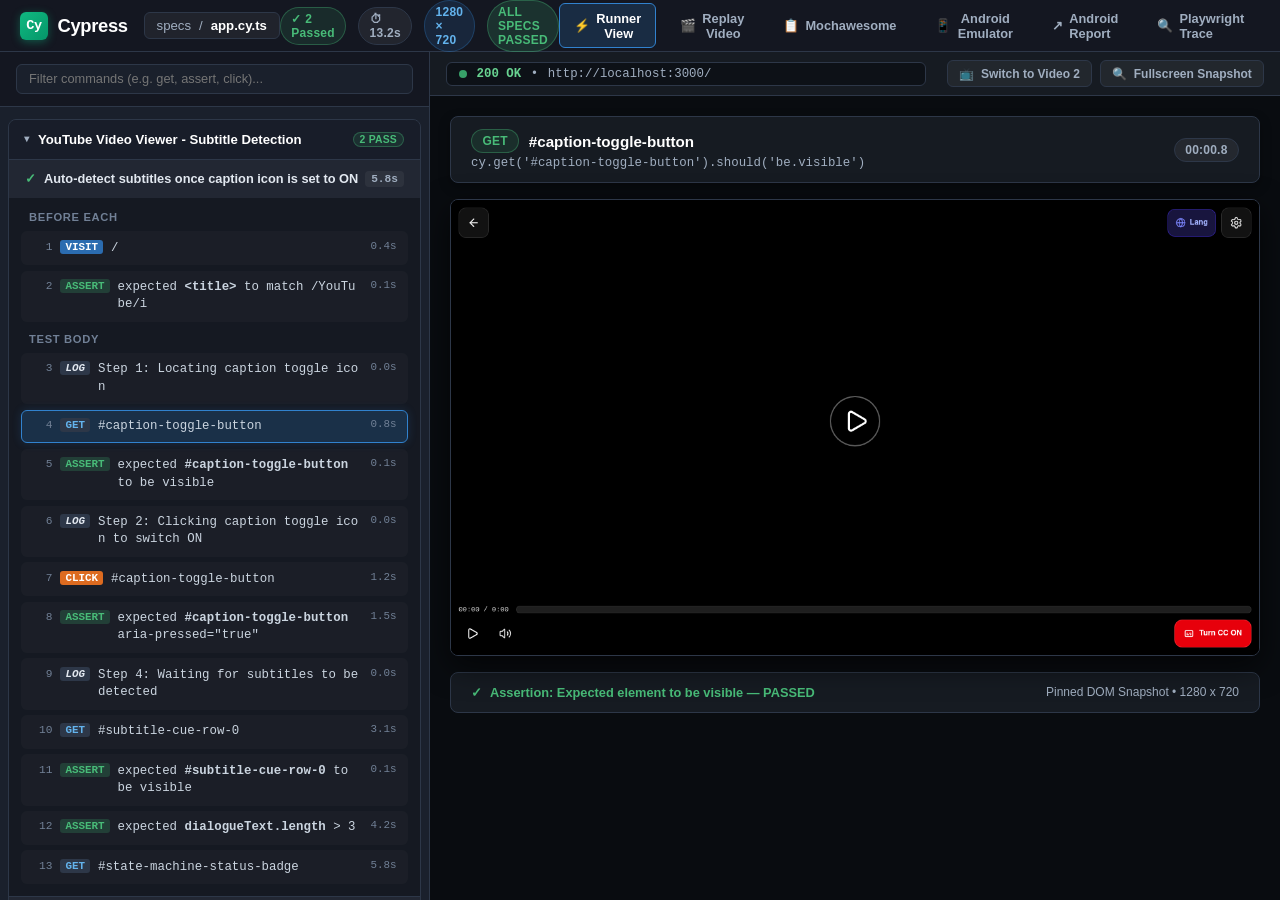
==== index.html @ db250fa0 "deploy: ac1ae2511551252f5e4624b5104b20f66c2120e7" ====
<!DOCTYPE html>
<html lang="en">
<head>
  <meta charset="UTF-8">
  <meta name="viewport" content="width=device-width, initial-scale=1.0">
  <title>Cypress Test Runner - YouTube Video Viewer E2E Presentation</title>
  <style>
    :root {
      --cy-bg: #171923;
      --cy-sidebar-bg: #1a202c;
      --cy-header-bg: #141721;
      --cy-border: #2d3748;
      --cy-card: #232a3b;
      --cy-hover: #2d3748;
      --cy-active: #2b6cb0;
      --cy-blue: #3182ce;
      --cy-blue-light: #63b3ed;
      --cy-green: #38a169;
      --cy-green-light: #48bb78;
      --cy-green-bg: rgba(56, 161, 105, 0.15);
      --cy-red: #e53e3e;
      --cy-text: #f7fafc;
      --cy-text-muted: #a0aec0;
      --cy-text-dim: #718096;
      --cy-code-bg: #11141c;
      --font-mono: SFMono-Regular, Menlo, Monaco, Consolas, "Liberation Mono", "Courier New", monospace;
      --font-sans: -apple-system, BlinkMacSystemFont, "Segoe UI", Roboto, Helvetica, Arial, sans-serif;
    }

    * { box-sizing: border-box; margin: 0; padding: 0; }
    body {
      background-color: var(--cy-bg);
      color: var(--cy-text);
      font-family: var(--font-sans);
      height: 100vh;
      overflow: hidden;
      display: flex;
      flex-direction: column;
    }

    /* CYPRESS TOP HEADER */
    .cypress-header {
      background: var(--cy-header-bg);
      border-bottom: 1px solid var(--cy-border);
      height: 52px;
      display: flex;
      align-items: center;
      justify-content: space-between;
      padding: 0 1.25rem;
      user-select: none;
      z-index: 20;
    }

    .header-left {
      display: flex;
      align-items: center;
      gap: 1rem;
    }

    .cypress-brand {
      display: flex;
      align-items: center;
      gap: 0.6rem;
      font-weight: 800;
      font-size: 1.15rem;
      letter-spacing: -0.02em;
      color: #fff;
    }

    .cy-logo-icon {
      width: 28px;
      height: 28px;
      background: linear-gradient(135deg, #10b981 0%, #059669 100%);
      color: #fff;
      border-radius: 6px;
      display: flex;
      align-items: center;
      justify-content: center;
      font-size: 0.85rem;
      font-weight: 900;
      font-family: var(--font-mono);
      box-shadow: 0 2px 8px rgba(16, 185, 129, 0.4);
    }

    .spec-breadcrumb {
      display: flex;
      align-items: center;
      gap: 0.5rem;
      font-size: 0.825rem;
      background: rgba(255, 255, 255, 0.05);
      padding: 0.3rem 0.75rem;
      border-radius: 6px;
      border: 1px solid var(--cy-border);
      color: var(--cy-text-muted);
    }
    .spec-breadcrumb strong { color: #fff; }

    .header-center {
      display: flex;
      align-items: center;
      gap: 0.75rem;
    }

    .cy-pill {
      display: inline-flex;
      align-items: center;
      gap: 0.4rem;
      padding: 0.25rem 0.65rem;
      border-radius: 9999px;
      font-size: 0.75rem;
      font-weight: 700;
      letter-spacing: 0.02em;
    }

    .pill-pass {
      background: var(--cy-green-bg);
      color: var(--cy-green-light);
      border: 1px solid rgba(72, 187, 120, 0.35);
    }

    .pill-duration {
      background: rgba(255, 255, 255, 0.06);
      color: var(--cy-text-muted);
      border: 1px solid var(--cy-border);
    }

    .pill-viewport {
      background: rgba(49, 130, 206, 0.15);
      color: var(--cy-blue-light);
      border: 1px solid rgba(49, 130, 206, 0.3);
    }

    .header-right {
      display: flex;
      align-items: center;
      gap: 0.6rem;
    }

    .nav-btn {
      display: inline-flex;
      align-items: center;
      gap: 0.4rem;
      padding: 0.4rem 0.85rem;
      border-radius: 6px;
      font-size: 0.8rem;
      font-weight: 600;
      color: var(--cy-text-muted);
      background: transparent;
      border: 1px solid transparent;
      cursor: pointer;
      transition: all 0.15s ease-in-out;
      text-decoration: none;
    }

    .nav-btn:hover {
      color: #fff;
      background: rgba(255, 255, 255, 0.06);
    }

    .nav-btn.active {
      color: #fff;
      background: rgba(49, 130, 206, 0.2);
      border-color: var(--cy-blue);
    }

    /* MAIN CONTAINER: SIDEBAR + STAGE */
    .cypress-layout {
      display: grid;
      grid-template-columns: 430px 1fr;
      height: calc(100vh - 52px);
      overflow: hidden;
    }

    @media (max-width: 1024px) {
      .cypress-layout {
        grid-template-columns: 360px 1fr;
      }
    }

    /* CYPRESS COMMAND LOG (SIDEBAR) */
    .cypress-sidebar {
      background: var(--cy-sidebar-bg);
      border-right: 1px solid var(--cy-border);
      display: flex;
      flex-direction: column;
      height: 100%;
      overflow: hidden;
    }

    .sidebar-search-bar {
      padding: 0.75rem 1rem;
      border-bottom: 1px solid var(--cy-border);
      display: flex;
      align-items: center;
      gap: 0.5rem;
      background: #141721;
    }

    .sidebar-search-bar input {
      width: 100%;
      background: #1a202c;
      border: 1px solid var(--cy-border);
      color: #fff;
      padding: 0.4rem 0.75rem;
      border-radius: 6px;
      font-size: 0.8rem;
      outline: none;
    }

    .sidebar-search-bar input:focus {
      border-color: var(--cy-blue);
    }

    .command-log-scroll {
      flex: 1;
      overflow-y: auto;
      padding: 0.75rem 0.5rem;
    }

    /* SUITE ACCORDION */
    .suite-card {
      margin-bottom: 0.75rem;
      border: 1px solid var(--cy-border);
      border-radius: 8px;
      background: rgba(255, 255, 255, 0.02);
      overflow: hidden;
    }

    .suite-header {
      padding: 0.75rem 1rem;
      background: #181d29;
      display: flex;
      align-items: center;
      justify-content: space-between;
      cursor: pointer;
      font-size: 0.825rem;
      font-weight: 700;
      color: #fff;
      border-bottom: 1px solid var(--cy-border);
      user-select: none;
    }

    .suite-header:hover {
      background: #202737;
    }

    .suite-title {
      display: flex;
      align-items: center;
      gap: 0.5rem;
    }

    .suite-toggle-icon {
      font-size: 0.65rem;
      color: var(--cy-text-muted);
      transition: transform 0.2s;
    }

    .suite-toggle-icon.open {
      transform: rotate(90deg);
    }

    /* TEST ITEM */
    .test-card {
      border-bottom: 1px solid var(--cy-border);
    }
    .test-card:last-child {
      border-bottom: none;
    }

    .test-header-bar {
      padding: 0.65rem 1rem;
      background: rgba(255, 255, 255, 0.015);
      display: flex;
      align-items: center;
      justify-content: space-between;
      cursor: pointer;
      font-size: 0.8rem;
      font-weight: 600;
      color: #e2e8f0;
      user-select: none;
      transition: background 0.15s;
    }

    .test-header-bar:hover {
      background: rgba(255, 255, 255, 0.04);
    }

    .test-title-text {
      display: flex;
      align-items: center;
      gap: 0.5rem;
      line-height: 1.35;
    }

    .test-check-icon {
      color: var(--cy-green-light);
      font-weight: 900;
    }

    .test-duration-badge {
      font-size: 0.7rem;
      font-family: var(--font-mono);
      color: var(--cy-text-muted);
      padding: 2px 6px;
      background: rgba(255, 255, 255, 0.05);
      border-radius: 4px;
    }

    /* COMMAND SECTION */
    .test-commands-wrapper {
      padding: 0.5rem 0.75rem 0.75rem;
      background: #151922;
      display: flex;
      flex-direction: column;
      gap: 0.35rem;
    }

    .command-hook-label {
      font-size: 0.7rem;
      font-weight: 800;
      text-transform: uppercase;
      letter-spacing: 0.06em;
      color: var(--cy-text-dim);
      padding: 0.35rem 0.5rem 0.15rem;
    }

    /* INDIVIDUAL COMMAND ROW */
    .cy-command-row {
      display: flex;
      align-items: flex-start;
      gap: 0.5rem;
      padding: 0.45rem 0.65rem;
      border-radius: 6px;
      font-size: 0.775rem;
      font-family: var(--font-mono);
      background: rgba(255, 255, 255, 0.025);
      border: 1px solid transparent;
      cursor: pointer;
      transition: all 0.15s;
    }

    .cy-command-row:hover {
      background: rgba(49, 130, 206, 0.1);
      border-color: rgba(49, 130, 206, 0.3);
    }

    .cy-command-row.active {
      background: rgba(49, 130, 206, 0.22);
      border-color: var(--cy-blue);
      box-shadow: 0 0 10px rgba(49, 130, 206, 0.2);
    }

    .cmd-num {
      color: var(--cy-text-dim);
      min-width: 20px;
      text-align: right;
      font-size: 0.7rem;
      user-select: none;
      padding-top: 1px;
    }

    .cmd-type {
      font-weight: 700;
      padding: 1px 5px;
      border-radius: 3px;
      font-size: 0.68rem;
      text-transform: uppercase;
    }

    .type-visit { background: #2b6cb0; color: #fff; }
    .type-get { background: #2d3748; color: #63b3ed; }
    .type-assert { background: rgba(56, 161, 105, 0.25); color: #48bb78; }
    .type-click { background: #dd6b20; color: #fff; }
    .type-type { background: #805ad5; color: #fff; }
    .type-log { background: #2d3748; color: #e2e8f0; font-style: italic; }
    .type-shot { background: #d69e2e; color: #1a202c; }

    .cmd-message {
      flex: 1;
      color: #cbd5e0;
      word-break: break-all;
      line-height: 1.4;
    }

    .cmd-time {
      color: var(--cy-text-dim);
      font-size: 0.68rem;
    }

    /* STAGE VIEW (RIGHT PANE) */
    .cypress-stage {
      display: flex;
      flex-direction: column;
      height: 100%;
      background: #0d1117;
      overflow: hidden;
    }

    /* URL / STAGE TOOLBAR */
    .stage-toolbar {
      background: #161b22;
      border-bottom: 1px solid var(--cy-border);
      height: 44px;
      display: flex;
      align-items: center;
      justify-content: space-between;
      padding: 0 1rem;
    }

    .stage-url-box {
      display: flex;
      align-items: center;
      gap: 0.6rem;
      background: #0d1117;
      border: 1px solid var(--cy-border);
      padding: 0.25rem 0.75rem;
      border-radius: 6px;
      font-size: 0.775rem;
      font-family: var(--font-mono);
      color: var(--cy-text-muted);
      width: 480px;
      max-width: 60%;
    }

    .stage-url-box .status-dot {
      width: 8px;
      height: 8px;
      border-radius: 50%;
      background: var(--cy-green);
    }

    .stage-controls {
      display: flex;
      align-items: center;
      gap: 0.5rem;
    }

    .stage-btn {
      background: rgba(255, 255, 255, 0.05);
      border: 1px solid var(--cy-border);
      color: var(--cy-text-muted);
      padding: 0.35rem 0.7rem;
      border-radius: 6px;
      font-size: 0.75rem;
      font-weight: 600;
      cursor: pointer;
      display: flex;
      align-items: center;
      gap: 0.4rem;
      transition: all 0.15s;
    }

    .stage-btn:hover {
      background: rgba(255, 255, 255, 0.1);
      color: #fff;
    }

    .stage-btn.active {
      background: var(--cy-blue);
      color: #fff;
      border-color: var(--cy-blue);
    }

    /* STAGE CONTENT AREA */
    .stage-content-area {
      flex: 1;
      overflow: auto;
      padding: 1.25rem;
      display: flex;
      flex-direction: column;
      align-items: center;
      justify-content: flex-start;
      background: #090c10;
    }

    /* TIME TRAVEL SNAPSHOT VIEW */
    .snapshot-viewer {
      width: 100%;
      max-width: 1100px;
      display: flex;
      flex-direction: column;
      gap: 1rem;
    }

    .snapshot-header-card {
      background: #161b22;
      border: 1px solid var(--cy-border);
      border-radius: 8px;
      padding: 0.75rem 1.25rem;
      display: flex;
      align-items: center;
      justify-content: space-between;
      box-shadow: 0 4px 12px rgba(0,0,0,0.3);
    }

    .snapshot-info-left h3 {
      font-size: 0.95rem;
      font-weight: 700;
      color: #fff;
      display: flex;
      align-items: center;
      gap: 0.6rem;
    }

    .snapshot-info-left p {
      font-size: 0.775rem;
      color: var(--cy-text-muted);
      margin-top: 0.2rem;
      font-family: var(--font-mono);
    }

    .snapshot-frame-wrap {
      position: relative;
      background: #000;
      border: 1px solid var(--cy-border);
      border-radius: 8px;
      overflow: hidden;
      box-shadow: 0 10px 30px rgba(0,0,0,0.6);
      cursor: zoom-in;
    }

    .snapshot-frame-wrap img {
      width: 100%;
      height: auto;
      display: block;
      transition: transform 0.2s;
    }

    .snapshot-highlight-box {
      position: absolute;
      border: 2px solid #ef4444;
      background: rgba(239, 68, 68, 0.2);
      border-radius: 4px;
      pointer-events: none;
      transition: all 0.2s ease-out;
      box-shadow: 0 0 12px rgba(239, 68, 68, 0.6);
      display: none;
    }

    .snapshot-highlight-tag {
      position: absolute;
      top: -22px;
      left: 0;
      background: #ef4444;
      color: #fff;
      font-size: 0.65rem;
      font-family: var(--font-mono);
      font-weight: 700;
      padding: 1px 6px;
      border-radius: 3px;
      white-space: nowrap;
    }

    .snapshot-footer-meta {
      background: #161b22;
      border: 1px solid var(--cy-border);
      border-radius: 8px;
      padding: 0.75rem 1.25rem;
      display: flex;
      align-items: center;
      justify-content: space-between;
      font-size: 0.8rem;
    }

    .snapshot-assertion-status {
      display: flex;
      align-items: center;
      gap: 0.5rem;
      color: var(--cy-green-light);
      font-weight: 600;
    }

    /* VIDEO PLAYER VIEW */
    .video-viewer-panel {
      width: 100%;
      max-width: 1100px;
      display: none;
      flex-direction: column;
      gap: 1.25rem;
    }

    .video-card-container {
      background: #161b22;
      border: 1px solid var(--cy-border);
      border-radius: 10px;
      overflow: hidden;
      box-shadow: 0 10px 30px rgba(0,0,0,0.6);
    }

    .video-card-container video {
      width: 100%;
      height: auto;
      display: block;
      background: #000;
    }

    .video-timeline-chapters {
      background: #161b22;
      border: 1px solid var(--cy-border);
      border-radius: 8px;
      padding: 1rem 1.25rem;
    }

    .chapters-title {
      font-size: 0.85rem;
      font-weight: 700;
      color: #fff;
      margin-bottom: 0.75rem;
      display: flex;
      align-items: center;
      gap: 0.5rem;
    }

    .chapter-buttons-grid {
      display: grid;
      grid-template-columns: repeat(auto-fit, minmax(180px, 1fr));
      gap: 0.6rem;
    }

    .chapter-btn {
      background: rgba(255, 255, 255, 0.03);
      border: 1px solid var(--cy-border);
      border-radius: 6px;
      padding: 0.5rem 0.75rem;
      color: var(--cy-text);
      font-size: 0.75rem;
      font-weight: 600;
      text-align: left;
      cursor: pointer;
      display: flex;
      flex-direction: column;
      gap: 0.2rem;
      transition: all 0.15s;
    }

    .chapter-btn:hover {
      background: rgba(49, 130, 206, 0.15);
      border-color: var(--cy-blue);
    }

    .chapter-step-num {
      color: var(--cy-green-light);
      font-size: 0.68rem;
      font-weight: 800;
    }

    /* MOCHAWESOME & ANDROID VIEW PANELS */
    .mochawesome-panel {
      width: 100%;
      height: 100%;
      min-height: calc(100vh - 140px);
      flex: 1;
      display: none;
    }

    .mochawesome-panel iframe {
      width: 100%;
      height: 100%;
      min-height: calc(100vh - 140px);
      border: none;
      border-radius: 8px;
    }

    /* LIGHTBOX MODAL */
    .lightbox-modal {
      display: none;
      position: fixed;
      inset: 0;
      background: rgba(0, 0, 0, 0.9);
      backdrop-filter: blur(8px);
      z-index: 1000;
      padding: 2rem;
      align-items: center;
      justify-content: center;
      flex-direction: column;
    }
    .lightbox-modal.open {
      display: flex;
    }
    .lightbox-content {
      max-width: 95vw;
      max-height: 85vh;
      border-radius: 8px;
      border: 1px solid var(--cy-border);
      box-shadow: 0 20px 60px rgba(0,0,0,0.8);
      object-fit: contain;
    }
    .lightbox-caption {
      margin-top: 1rem;
      font-size: 0.95rem;
      font-weight: 600;
      color: #f7fafc;
      font-family: var(--font-mono);
    }
    .lightbox-close {
      position: absolute;
      top: 1.5rem;
      right: 2rem;
      font-size: 2rem;
      color: #fff;
      cursor: pointer;
      background: rgba(255, 255, 255, 0.1);
      width: 44px;
      height: 44px;
      border-radius: 50%;
      display: flex;
      align-items: center;
      justify-content: center;
      transition: background 0.2s;
    }
    .lightbox-close:hover {
      background: rgba(255, 255, 255, 0.25);
    }
  </style>
</head>
<body>

  <!-- TOP HEADER -->
  <header class="cypress-header">
    <div class="header-left">
      <div class="cypress-brand">
        <div class="cy-logo-icon">Cy</div>
        <span>Cypress</span>
      </div>
      <div class="spec-breadcrumb">
        <span>specs</span>
        <span>/</span>
        <strong>app.cy.ts</strong>
      </div>
    </div>

    <div class="header-center">
      <span class="cy-pill pill-pass">✓ 2 Passed</span>
      <span class="cy-pill pill-duration">⏱ 13.2s</span>
      <span class="cy-pill pill-viewport">1280 × 720</span>
      <span class="cy-pill pill-pass" style="background: rgba(56, 161, 105, 0.2);">ALL SPECS PASSED</span>
    </div>

    <div class="header-right">
      <button class="nav-btn active" id="btn-view-runner" onclick="setMainView('runner')">
        <span>⚡</span> Runner View
      </button>
      <button class="nav-btn" id="btn-view-video" onclick="setMainView('video')">
        <span>🎬</span> Replay Video
      </button>
      <button class="nav-btn" id="btn-view-mochawesome" onclick="setMainView('mochawesome')">
        <span>📋</span> Mochawesome
      </button>
      <button class="nav-btn" id="btn-view-android" onclick="setMainView('android')">
        <span>📱</span> Android Emulator
      </button>
      <a href="android-emulator-report.html" class="nav-btn" target="_blank" title="Open full Android Emulator Report">
        <span>↗</span> Android Report
      </a>
      <a href="playwright/index.html" class="nav-btn" target="_blank">
        <span>🔍</span> Playwright Trace
      </a>
      <a href="app/index.html" class="nav-btn" target="_blank" title="Open Live Web Application">
        <span>🌐</span> Live App
      </a>
    </div>
  </header>

  <!-- MAIN 2-COLUMN CYPRESS LAYOUT -->
  <main class="cypress-layout">

    <!-- LEFT SIDEBAR: CYPRESS COMMAND LOG -->
    <aside class="cypress-sidebar">
      <div class="sidebar-search-bar">
        <input type="text" id="command-filter" placeholder="Filter commands (e.g. get, assert, click)..." oninput="filterCommands()">
      </div>

      <div class="command-log-scroll">
        <!-- TEST SUITE -->
        <div class="suite-card">
          <div class="suite-header" onclick="toggleSuite('suite-1')">
            <div class="suite-title">
              <span class="suite-toggle-icon open" id="suite-1-arrow">&#9656;</span>
              <span>YouTube Video Viewer - Subtitle Detection</span>
            </div>
            <span class="cy-pill pill-pass" style="font-size: 0.65rem; padding: 1px 6px;">2 PASS</span>
          </div>

          <div id="suite-1-body">
            <!-- TEST 1 -->
            <div class="test-card">
              <div class="test-header-bar" onclick="selectTest(1)">
                <div class="test-title-text">
                  <span class="test-check-icon">✓</span>
                  <span>Auto-detect subtitles once caption icon is set to ON</span>
                </div>
                <span class="test-duration-badge">5.8s</span>
              </div>

              <div class="test-commands-wrapper" id="test-1-commands">
                <div class="command-hook-label">BEFORE EACH</div>
                
                <div class="cy-command-row" onclick="inspectStep(1, 0, 'assets/test1-step1.png', 'visit', '/', 'Navigated to application root', null)">
                  <span class="cmd-num">1</span>
                  <span class="cmd-type type-visit">VISIT</span>
                  <span class="cmd-message">/</span>
                  <span class="cmd-time">0.4s</span>
                </div>

                <div class="cy-command-row" onclick="inspectStep(1, 0, 'assets/test1-step1.png', 'assert', 'expected <title> to match /YouTube/i', 'Title matched regular expression', null)">
                  <span class="cmd-num">2</span>
                  <span class="cmd-type type-assert">ASSERT</span>
                  <span class="cmd-message">expected <strong>&lt;title&gt;</strong> to match /YouTube/i</span>
                  <span class="cmd-time">0.1s</span>
                </div>

                <div class="command-hook-label">TEST BODY</div>

                <!-- STEP 1 -->
                <div class="cy-command-row" onclick="inspectStep(1, 1, 'assets/test1-step1.png', 'log', 'Step 1: Locating caption toggle icon on the video player', 'Starting Step 1', null)">
                  <span class="cmd-num">3</span>
                  <span class="cmd-type type-log">LOG</span>
                  <span class="cmd-message">Step 1: Locating caption toggle icon</span>
                  <span class="cmd-time">0.0s</span>
                </div>

                <div class="cy-command-row active" id="cmd-1-1" onclick="inspectStep(1, 1, 'assets/test1-step1.png', 'get', '#caption-toggle-button', 'Found element in DOM', {top: '48%', left: '72%', width: '42px', height: '36px', tag: 'button#caption-toggle-button'})">
                  <span class="cmd-num">4</span>
                  <span class="cmd-type type-get">GET</span>
                  <span class="cmd-message">#caption-toggle-button</span>
                  <span class="cmd-time">0.8s</span>
                </div>

                <div class="cy-command-row" onclick="inspectStep(1, 1, 'assets/test1-step1.png', 'assert', 'expected #caption-toggle-button to be visible', 'Element is visible in viewport', {top: '48%', left: '72%', width: '42px', height: '36px', tag: 'button#caption-toggle-button'})">
                  <span class="cmd-num">5</span>
                  <span class="cmd-type type-assert">ASSERT</span>
                  <span class="cmd-message">expected <strong>#caption-toggle-button</strong> to be visible</span>
                  <span class="cmd-time">0.1s</span>
                </div>

                <!-- STEP 2 -->
                <div class="cy-command-row" onclick="inspectStep(1, 2, 'assets/test1-step2.png', 'log', 'Step 2: Checking caption toggle initial state and click', 'Checking initial state', null)">
                  <span class="cmd-num">6</span>
                  <span class="cmd-type type-log">LOG</span>
                  <span class="cmd-message">Step 2: Clicking caption toggle icon to switch ON</span>
                  <span class="cmd-time">0.0s</span>
                </div>

                <div class="cy-command-row" id="cmd-1-2" onclick="inspectStep(1, 2, 'assets/test1-step2.png', 'click', '#caption-toggle-button', 'Dispatched native click event', {top: '48%', left: '72%', width: '42px', height: '36px', tag: 'button#caption-toggle-button'})">
                  <span class="cmd-num">7</span>
                  <span class="cmd-type type-click">CLICK</span>
                  <span class="cmd-message">#caption-toggle-button</span>
                  <span class="cmd-time">1.2s</span>
                </div>

                <!-- STEP 3 -->
                <div class="cy-command-row" id="cmd-1-3" onclick="inspectStep(1, 3, 'assets/test1-step3.png', 'assert', 'expected #caption-toggle-button to have attribute aria-pressed with the value true', 'Attribute assertion verified', {top: '48%', left: '72%', width: '42px', height: '36px', tag: 'button[aria-pressed=true]'})">
                  <span class="cmd-num">8</span>
                  <span class="cmd-type type-assert">ASSERT</span>
                  <span class="cmd-message">expected <strong>#caption-toggle-button</strong> aria-pressed="true"</span>
                  <span class="cmd-time">1.5s</span>
                </div>

                <!-- STEP 4 -->
                <div class="cy-command-row" onclick="inspectStep(1, 4, 'assets/test1-step4.png', 'log', 'Step 4: Waiting for subtitles to be detected and rendered', 'Polling for subtitle cues in DOM', null)">
                  <span class="cmd-num">9</span>
                  <span class="cmd-type type-log">LOG</span>
                  <span class="cmd-message">Step 4: Waiting for subtitles to be detected</span>
                  <span class="cmd-time">0.0s</span>
                </div>

                <div class="cy-command-row" id="cmd-1-4" onclick="inspectStep(1, 4, 'assets/test1-step4.png', 'get', '#subtitle-cue-row-0', 'Subtitle container element detected', {top: '64%', left: '15%', width: '70%', height: '80px', tag: '#subtitle-cue-row-0'})">
                  <span class="cmd-num">10</span>
                  <span class="cmd-type type-get">GET</span>
                  <span class="cmd-message">#subtitle-cue-row-0</span>
                  <span class="cmd-time">3.1s</span>
                </div>

                <div class="cy-command-row" onclick="inspectStep(1, 4, 'assets/test1-step4.png', 'assert', 'expected #subtitle-cue-row-0 to be visible', 'First cue row successfully displayed', {top: '64%', left: '15%', width: '70%', height: '80px', tag: '#subtitle-cue-row-0'})">
                  <span class="cmd-num">11</span>
                  <span class="cmd-type type-assert">ASSERT</span>
                  <span class="cmd-message">expected <strong>#subtitle-cue-row-0</strong> to be visible</span>
                  <span class="cmd-time">0.1s</span>
                </div>

                <!-- STEP 5 -->
                <div class="cy-command-row" id="cmd-1-5" onclick="inspectStep(1, 5, 'assets/test1-step5.png', 'assert', 'expected dialogueText.length to be greater than 3', 'Dialogue text length: 48 chars (Valid speech text)', {top: '68%', left: '20%', width: '60%', height: '40px', tag: '.subtitle-text'})">
                  <span class="cmd-num">12</span>
                  <span class="cmd-type type-assert">ASSERT</span>
                  <span class="cmd-message">expected <strong>dialogueText.length</strong> &gt; 3</span>
                  <span class="cmd-time">4.2s</span>
                </div>

                <!-- STEP 6 -->
                <div class="cy-command-row" id="cmd-1-6" onclick="inspectStep(1, 6, 'assets/test1-step6.png', 'get', '#state-machine-status-badge', 'Redux State Machine status validated', {top: '12px', right: '20px', width: '140px', height: '30px', tag: '#state-machine-status-badge'})">
                  <span class="cmd-num">13</span>
                  <span class="cmd-type type-get">GET</span>
                  <span class="cmd-message">#state-machine-status-badge</span>
                  <span class="cmd-time">5.8s</span>
                </div>
              </div>
            </div>

            <!-- TEST 2 -->
            <div class="test-card">
              <div class="test-header-bar" onclick="selectTest(2)">
                <div class="test-title-text">
                  <span class="test-check-icon">✓</span>
                  <span>Fetch subtitles when caption icon pressed after custom URL</span>
                </div>
                <span class="test-duration-badge">7.4s</span>
              </div>

              <div class="test-commands-wrapper" id="test-2-commands">
                <div class="command-hook-label">TEST BODY</div>

                <!-- TEST 2 STEP 1 -->
                <div class="cy-command-row" id="cmd-2-1" onclick="inspectStep(2, 1, 'assets/test2-step1.png', 'type', '#youtube-url-input', 'Input URL: https://www.youtube.com/watch?v=c0pUbsq9FLk', {top: '12%', left: '20%', width: '55%', height: '38px', tag: 'input#youtube-url-input'})">
                  <span class="cmd-num">1</span>
                  <span class="cmd-type type-type">TYPE</span>
                  <span class="cmd-message">https://www.youtube.com/watch?v=c0pUbsq9FLk</span>
                  <span class="cmd-time">1.1s</span>
                </div>

                <!-- TEST 2 STEP 2 -->
                <div class="cy-command-row" id="cmd-2-2" onclick="inspectStep(2, 2, 'assets/test2-step2.png', 'click', '#play-video-button', 'Cueing YouTube player with target URL', {top: '12%', left: '76%', width: '110px', height: '38px', tag: 'button#play-video-button'})">
                  <span class="cmd-num">2</span>
                  <span class="cmd-type type-click">CLICK</span>
                  <span class="cmd-message">#play-video-button</span>
                  <span class="cmd-time">1.9s</span>
                </div>

                <!-- TEST 2 STEP 3 -->
                <div class="cy-command-row" id="cmd-2-3" onclick="inspectStep(2, 3, 'assets/test2-step3.png', 'get', '#caption-toggle-button', 'Locate caption toggle button', {top: '48%', left: '72%', width: '42px', height: '36px', tag: 'button#caption-toggle-button'})">
                  <span class="cmd-num">3</span>
                  <span class="cmd-type type-get">GET</span>
                  <span class="cmd-message">#caption-toggle-button</span>
                  <span class="cmd-time">2.6s</span>
                </div>

                <!-- TEST 2 STEP 4 -->
                <div class="cy-command-row" id="cmd-2-4" onclick="inspectStep(2, 4, 'assets/test2-step4.png', 'click', '#caption-toggle-button', 'Activated caption icon -> aria-pressed=true', {top: '48%', left: '72%', width: '42px', height: '36px', tag: 'button#caption-toggle-button'})">
                  <span class="cmd-num">4</span>
                  <span class="cmd-type type-click">CLICK</span>
                  <span class="cmd-message">#caption-toggle-button (aria-pressed=true)</span>
                  <span class="cmd-time">3.4s</span>
                </div>

                <!-- TEST 2 STEP 5 -->
                <div class="cy-command-row" id="cmd-2-5" onclick="inspectStep(2, 5, 'assets/test2-step5.png', 'get', '#subtitle-cue-row-0', 'Fetched real subtitles for c0pUbsq9FLk', {top: '64%', left: '15%', width: '70%', height: '80px', tag: '#subtitle-cue-row-0'})">
                  <span class="cmd-num">5</span>
                  <span class="cmd-type type-get">GET</span>
                  <span class="cmd-message">#subtitle-cue-row-0</span>
                  <span class="cmd-time">5.7s</span>
                </div>

                <!-- TEST 2 STEP 6 -->
                <div class="cy-command-row" id="cmd-2-6" onclick="inspectStep(2, 6, 'assets/test2-step6.png', 'assert', 'expected dialogueText.length > 3', 'Verified dialogue text from custom video', {top: '68%', left: '20%', width: '60%', height: '40px', tag: '.subtitle-text'})">
                  <span class="cmd-num">6</span>
                  <span class="cmd-type type-assert">ASSERT</span>
                  <span class="cmd-message">expected <strong>dialogueText.length</strong> &gt; 3</span>
                  <span class="cmd-time">7.4s</span>
                </div>
              </div>
            </div>
          </div>
        </div>
      </div>
    </aside>

    <!-- RIGHT STAGE: APP VIEWPORT & ARTIFACT VIEWERS -->
    <section class="cypress-stage">
      <!-- ADDRESS BAR -->
      <div class="stage-toolbar">
        <div class="stage-url-box">
          <span class="status-dot"></span>
          <span style="color: #68d391; font-weight: 700;">200 OK</span>
          <span>&bull;</span>
          <span id="stage-url-display">http://localhost:3000/</span>
        </div>

        <div class="stage-controls">
          <button class="stage-btn" onclick="switchActiveTestVideo()">
            <span>📺</span> <span id="toggle-video-label">Switch to Video 2</span>
          </button>
          <button class="stage-btn" onclick="openActiveLightbox()">
            <span>🔍</span> Fullscreen Snapshot
          </button>
        </div>
      </div>

      <!-- VIEWPORT STAGE CONTAINER -->
      <div class="stage-content-area" id="stage-content-area">

        <!-- TIME TRAVEL SNAPSHOT PANEL -->
        <div class="snapshot-viewer" id="snapshot-panel">
          <div class="snapshot-header-card">
            <div class="snapshot-info-left">
              <h3 id="snapshot-title">
                <span class="cy-pill pill-pass" id="snapshot-badge">GET</span>
                <span id="snapshot-name">#caption-toggle-button</span>
              </h3>
              <p id="snapshot-subtext">cy.get('#caption-toggle-button').should('be.visible')</p>
            </div>
            <div>
              <span class="cy-pill pill-duration" id="snapshot-time-badge">00:00.8</span>
            </div>
          </div>

          <div class="snapshot-frame-wrap" onclick="openActiveLightbox()">
            <img id="snapshot-main-img" src="assets/test1-step1.png" alt="Cypress Time Travel Snapshot">
            
            <!-- ELEMENT HIGHLIGHT OVERLAY (CYPRESS INSPECTION BOX) -->
            <div class="snapshot-highlight-box" id="highlight-box">
              <span class="snapshot-highlight-tag" id="highlight-tag">#caption-toggle-button</span>
            </div>
          </div>

          <div class="snapshot-footer-meta">
            <div class="snapshot-assertion-status">
              <span>✓</span>
              <span id="snapshot-result-msg">Assertion: Expected element to be visible — PASSED</span>
            </div>
            <div style="color: var(--cy-text-muted); font-size: 0.75rem;">
              Pinned DOM Snapshot &bull; 1280 x 720
            </div>
          </div>
        </div>

        <!-- VIDEO EXECUTION PANEL -->
        <div class="video-viewer-panel" id="video-panel">
          <div class="video-card-container">
            <video id="cypress-main-video" controls autoplay loop muted playsinline poster="assets/test1-step6.png">
              <source src="assets/test1-video.webm" type="video/webm">
              <source src="assets/test1-video.mp4" type="video/mp4">
              Your browser does not support HTML5 video playback.
            </video>
          </div>

          <div class="video-timeline-chapters">
            <div class="chapters-title">
              <span>🎬</span>
              <span id="video-chapters-title">Execution Timeline Chapters (Test 1: Auto-Detect Captions)</span>
            </div>
            <div class="chapter-buttons-grid" id="chapter-buttons">
              <button class="chapter-btn" onclick="seekVideo(0.5, 'assets/test1-step1.png', 'Step 1: Locate caption toggle')">
                <span class="chapter-step-num">STEP 1 &bull; 0.5s</span>
                <span>Locate caption toggle icon</span>
              </button>
              <button class="chapter-btn" onclick="seekVideo(1.2, 'assets/test1-step2.png', 'Step 2: Toggle caption icon ON')">
                <span class="chapter-step-num">STEP 2 &bull; 1.2s</span>
                <span>Toggle caption icon ON</span>
              </button>
              <button class="chapter-btn" onclick="seekVideo(1.5, 'assets/test1-step3.png', 'Step 3: Verify aria-pressed=true')">
                <span class="chapter-step-num">STEP 3 &bull; 1.5s</span>
                <span>Verify aria-pressed="true"</span>
              </button>
              <button class="chapter-btn" onclick="seekVideo(3.1, 'assets/test1-step4.png', 'Step 4: Auto-detect & render cues')">
                <span class="chapter-step-num">STEP 4 &bull; 3.1s</span>
                <span>Auto-detect & render cues</span>
              </button>
              <button class="chapter-btn" onclick="seekVideo(4.2, 'assets/test1-step5.png', 'Step 5: Verify dialogue text')">
                <span class="chapter-step-num">STEP 5 &bull; 4.2s</span>
                <span>Verify spoken dialogue</span>
              </button>
              <button class="chapter-btn" onclick="seekVideo(5.5, 'assets/test1-step6.png', 'Step 6: Confirm State Machine active')">
                <span class="chapter-step-num">STEP 6 &bull; 5.5s</span>
                <span>Redux State Machine active</span>
              </button>
            </div>
          </div>
        </div>

        <!-- MOCHAWESOME VIEW PANEL -->
        <div class="mochawesome-panel" id="mochawesome-panel">
          <iframe src="mochawesome.html" title="Mochawesome Test Suite Report"></iframe>
        </div>

        <!-- ANDROID EMULATOR VIEW PANEL -->
        <div class="mochawesome-panel" id="android-panel" style="display: none;">
          <iframe src="android-emulator-report.html" title="Android Emulator E2E Report"></iframe>
        </div>

      </div>
    </section>
  </main>

  <!-- LIGHTBOX MODAL -->
  <div id="lightbox" class="lightbox-modal" onclick="closeLightbox(event)">
    <div class="lightbox-close" onclick="closeLightbox(event)">&times;</div>
    <img id="lightbox-img" class="lightbox-content" src="assets/test1-step1.png" alt="Enlarged Cypress Snapshot">
    <div id="lightbox-caption" class="lightbox-caption">Cypress Execution Step Snapshot</div>
  </div>

  <script>
    let currentTestId = 1;
    let currentActiveVideo = 1;
    let activeSnapshotSrc = 'assets/test1-step1.png';
    let activeSnapshotTitle = 'Locate caption toggle icon on video player';

    function setMainView(view) {
      document.querySelectorAll('.nav-btn').forEach(btn => btn.classList.remove('active'));
      const snapshotPanel = document.getElementById('snapshot-panel');
      const videoPanel = document.getElementById('video-panel');
      const mochawesomePanel = document.getElementById('mochawesome-panel');
      const androidPanel = document.getElementById('android-panel');

      if (view === 'runner') {
        document.getElementById('btn-view-runner').classList.add('active');
        snapshotPanel.style.display = 'flex';
        videoPanel.style.display = 'none';
        mochawesomePanel.style.display = 'none';
        if (androidPanel) androidPanel.style.display = 'none';
      } else if (view === 'video') {
        document.getElementById('btn-view-video').classList.add('active');
        snapshotPanel.style.display = 'none';
        videoPanel.style.display = 'flex';
        mochawesomePanel.style.display = 'none';
        if (androidPanel) androidPanel.style.display = 'none';
        const vid = document.getElementById('cypress-main-video');
        vid.play().catch(() => {});
      } else if (view === 'mochawesome') {
        document.getElementById('btn-view-mochawesome').classList.add('active');
        snapshotPanel.style.display = 'none';
        videoPanel.style.display = 'none';
        mochawesomePanel.style.display = 'block';
        if (androidPanel) androidPanel.style.display = 'none';
      } else if (view === 'android') {
        const btnAndroid = document.getElementById('btn-view-android');
        if (btnAndroid) btnAndroid.classList.add('active');
        snapshotPanel.style.display = 'none';
        videoPanel.style.display = 'none';
        mochawesomePanel.style.display = 'none';
        if (androidPanel) androidPanel.style.display = 'block';
      }

      // Keep URL hash updated for direct linking
      try {
        if (window.location.hash !== '#' + view) {
          history.replaceState(null, '', '#' + view);
        }
      } catch (e) {}
    }

    function inspectStep(testId, stepNum, imgSrc, cmdType, cmdName, resultMsg, highlight) {
      // Ensure runner view is visible
      setMainView('runner');

      // Update active row highlighting
      document.querySelectorAll('.cy-command-row').forEach(row => row.classList.remove('active'));
      if (window.event && window.event.currentTarget) {
        window.event.currentTarget.classList.add('active');
      }

      // Update metadata
      activeSnapshotSrc = imgSrc;
      activeSnapshotTitle = `Test ${testId} - Step ${stepNum}: ${cmdType.toUpperCase()} ${cmdName}`;

      document.getElementById('snapshot-main-img').src = imgSrc;
      document.getElementById('snapshot-badge').textContent = cmdType.toUpperCase();
      document.getElementById('snapshot-badge').className = 'cy-pill ' + (cmdType === 'assert' ? 'pill-pass' : 'pill-viewport');
      document.getElementById('snapshot-name').textContent = cmdName;
      document.getElementById('snapshot-subtext').textContent = `cy.${cmdType}('${cmdName}')`;
      document.getElementById('snapshot-result-msg').textContent = `✓ ${resultMsg}`;

      // Update highlight box
      const box = document.getElementById('highlight-box');
      const tag = document.getElementById('highlight-tag');

      if (highlight) {
        box.style.display = 'block';
        if (highlight.top) box.style.top = highlight.top;
        if (highlight.left) box.style.left = highlight.left;
        if (highlight.right) {
          box.style.right = highlight.right;
          box.style.left = 'auto';
        } else {
          box.style.right = 'auto';
        }
        if (highlight.bottom) {
          box.style.bottom = highlight.bottom;
          box.style.top = 'auto';
        }
        box.style.width = highlight.width || '60px';
        box.style.height = highlight.height || '40px';
        tag.textContent = highlight.tag || cmdName;
      } else {
        box.style.display = 'none';
      }
    }

    function selectTest(testId) {
      currentTestId = testId;
      if (testId === 1) {
        inspectStep(1, 1, 'assets/test1-step1.png', 'get', '#caption-toggle-button', 'Element located in DOM', {top: '48%', left: '72%', width: '42px', height: '36px', tag: 'button#caption-toggle-button'});
      } else {
        inspectStep(2, 1, 'assets/test2-step1.png', 'type', '#youtube-url-input', 'Target YouTube URL entered', {top: '12%', left: '20%', width: '55%', height: '38px', tag: 'input#youtube-url-input'});
      }
    }

    function toggleSuite(suiteId) {
      const body = document.getElementById(suiteId + '-body');
      const arrow = document.getElementById(suiteId + '-arrow');
      if (body.style.display === 'none') {
        body.style.display = 'block';
        arrow.classList.add('open');
      } else {
        body.style.display = 'none';
        arrow.classList.remove('open');
      }
    }

    function switchActiveTestVideo() {
      const vid = document.getElementById('cypress-main-video');
      const label = document.getElementById('toggle-video-label');
      const title = document.getElementById('video-chapters-title');
      const grid = document.getElementById('chapter-buttons');

      if (currentActiveVideo === 1) {
        currentActiveVideo = 2;
        vid.src = 'assets/test2-video.webm';
        vid.poster = 'assets/test2-step6.png';
        label.textContent = 'Switch to Video 1';
        title.textContent = 'Execution Timeline Chapters (Test 2: Custom YouTube URL)';
        grid.innerHTML = `
          <button class="chapter-btn" onclick="seekVideo(1.1, 'assets/test2-step1.png', 'Step 1: Enter custom URL')">
            <span class="chapter-step-num">STEP 1 &bull; 1.1s</span>
            <span>Enter custom YouTube URL</span>
          </button>
          <button class="chapter-btn" onclick="seekVideo(1.9, 'assets/test2-step2.png', 'Step 2: Cue video player')">
            <span class="chapter-step-num">STEP 2 &bull; 1.9s</span>
            <span>Click Play Video button</span>
          </button>
          <button class="chapter-btn" onclick="seekVideo(2.6, 'assets/test2-step3.png', 'Step 3: Locate caption toggle')">
            <span class="chapter-step-num">STEP 3 &bull; 2.6s</span>
            <span>Locate caption toggle button</span>
          </button>
          <button class="chapter-btn" onclick="seekVideo(3.4, 'assets/test2-step4.png', 'Step 4: Toggle captions ON')">
            <span class="chapter-step-num">STEP 4 &bull; 3.4s</span>
            <span>Toggle captions to ON</span>
          </button>
          <button class="chapter-btn" onclick="seekVideo(5.7, 'assets/test2-step5.png', 'Step 5: Subtitles rendered')">
            <span class="chapter-step-num">STEP 5 &bull; 5.7s</span>
            <span>Subtitles stream rendered</span>
          </button>
          <button class="chapter-btn" onclick="seekVideo(7.0, 'assets/test2-step6.png', 'Step 6: Verified speech dialogue')">
            <span class="chapter-step-num">STEP 6 &bull; 7.0s</span>
            <span>Spoken dialogue verified</span>
          </button>
        `;
      } else {
        currentActiveVideo = 1;
        vid.src = 'assets/test1-video.webm';
        vid.poster = 'assets/test1-step6.png';
        label.textContent = 'Switch to Video 2';
        title.textContent = 'Execution Timeline Chapters (Test 1: Auto-Detect Captions)';
        grid.innerHTML = `
          <button class="chapter-btn" onclick="seekVideo(0.5, 'assets/test1-step1.png', 'Step 1: Locate caption toggle')">
            <span class="chapter-step-num">STEP 1 &bull; 0.5s</span>
            <span>Locate caption toggle icon</span>
          </button>
          <button class="chapter-btn" onclick="seekVideo(1.2, 'assets/test1-step2.png', 'Step 2: Toggle caption icon ON')">
            <span class="chapter-step-num">STEP 2 &bull; 1.2s</span>
            <span>Toggle caption icon ON</span>
          </button>
          <button class="chapter-btn" onclick="seekVideo(1.5, 'assets/test1-step3.png', 'Step 3: Verify aria-pressed=true')">
            <span class="chapter-step-num">STEP 3 &bull; 1.5s</span>
            <span>Verify aria-pressed="true"</span>
          </button>
          <button class="chapter-btn" onclick="seekVideo(3.1, 'assets/test1-step4.png', 'Step 4: Auto-detect & render cues')">
            <span class="chapter-step-num">STEP 4 &bull; 3.1s</span>
            <span>Auto-detect & render cues</span>
          </button>
          <button class="chapter-btn" onclick="seekVideo(4.2, 'assets/test1-step5.png', 'Step 5: Verify dialogue text')">
            <span class="chapter-step-num">STEP 5 &bull; 4.2s</span>
            <span>Verify spoken dialogue</span>
          </button>
          <button class="chapter-btn" onclick="seekVideo(5.5, 'assets/test1-step6.png', 'Step 6: Confirm State Machine active')">
            <span class="chapter-step-num">STEP 6 &bull; 5.5s</span>
            <span>Redux State Machine active</span>
          </button>
        `;
      }
      setMainView('video');
    }

    function seekVideo(timeSeconds, snapshotImg, title) {
      setMainView('video');
      const vid = document.getElementById('cypress-main-video');
      vid.currentTime = timeSeconds;
      vid.play().catch(() => {});
    }

    function filterCommands() {
      const val = document.getElementById('command-filter').value.toLowerCase();
      document.querySelectorAll('.cy-command-row').forEach(row => {
        const text = row.textContent.toLowerCase();
        row.style.display = text.includes(val) ? 'flex' : 'none';
      });
    }

    function openActiveLightbox() {
      const modal = document.getElementById('lightbox');
      const img = document.getElementById('lightbox-img');
      const cap = document.getElementById('lightbox-caption');
      img.src = activeSnapshotSrc;
      cap.textContent = activeSnapshotTitle;
      modal.classList.add('open');
    }

    function closeLightbox(e) {
      if (e.target.id === 'lightbox' || e.target.classList.contains('lightbox-close')) {
        document.getElementById('lightbox').classList.remove('open');
      }
    }

    // Auto-detect view from URL hash or query param (e.g. #android or ?view=android)
    function checkInitialView() {
      const hash = window.location.hash.replace('#', '').toLowerCase();
      const params = new URLSearchParams(window.location.search);
      const viewParam = params.get('view');
      const target = hash || viewParam;
      if (target === 'android') {
        setMainView('android');
      } else if (target === 'mochawesome') {
        setMainView('mochawesome');
      } else if (target === 'video') {
        setMainView('video');
      } else if (target === 'runner') {
        setMainView('runner');
      }
    }

    window.addEventListener('DOMContentLoaded', checkInitialView);
    window.addEventListener('hashchange', checkInitialView);
  </script>
</body>
</html>
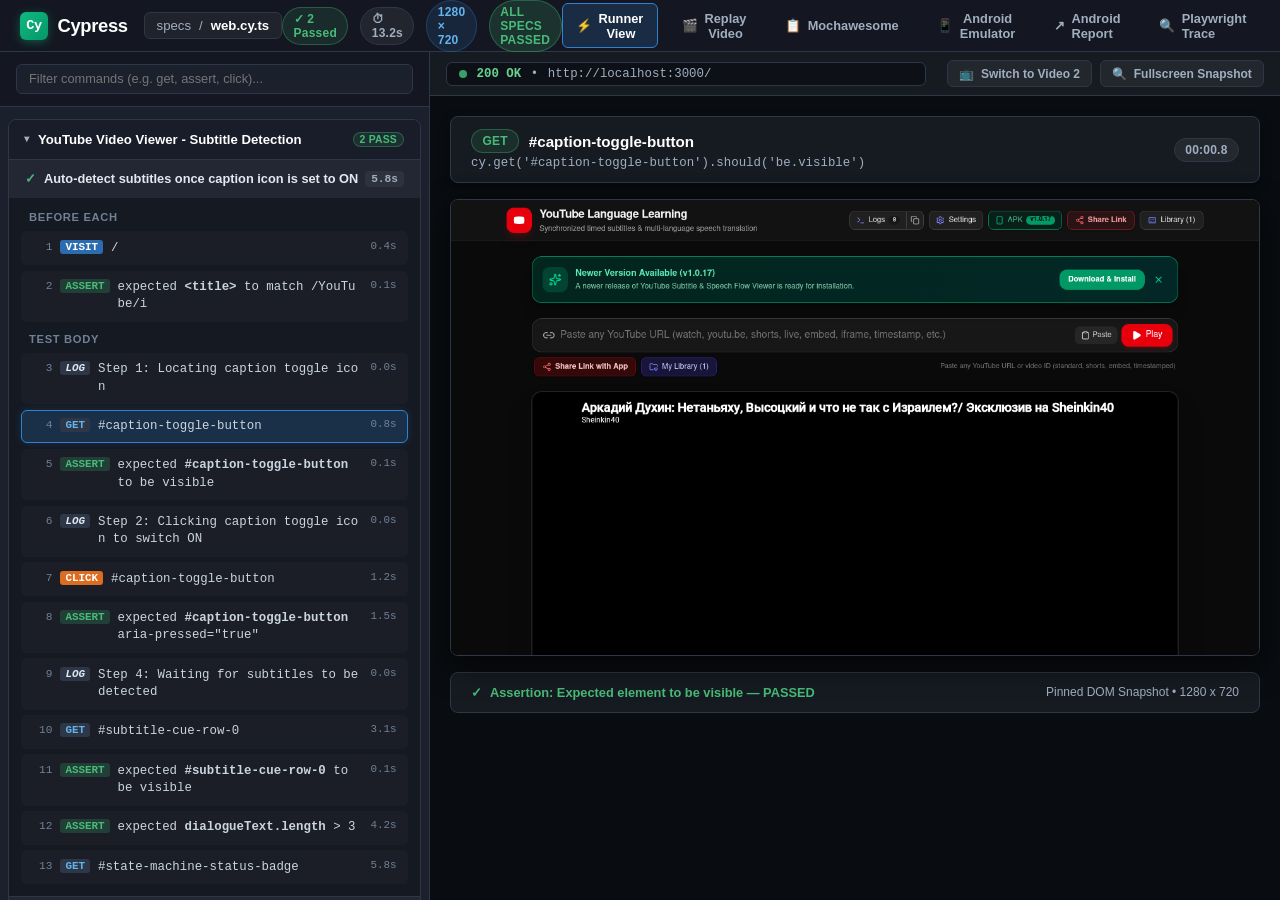
==== commit c2e56113: "deploy: a6110ebe6eba4ca4f032ef807bb6585b911017a9" ====
--- a/index.html
+++ b/index.html
@@ -726,7 +726,7 @@
       <div class="spec-breadcrumb">
         <span>specs</span>
         <span>/</span>
-        <strong>app.cy.ts</strong>
+        <strong>web.cy.ts</strong>
       </div>
     </div>
 
